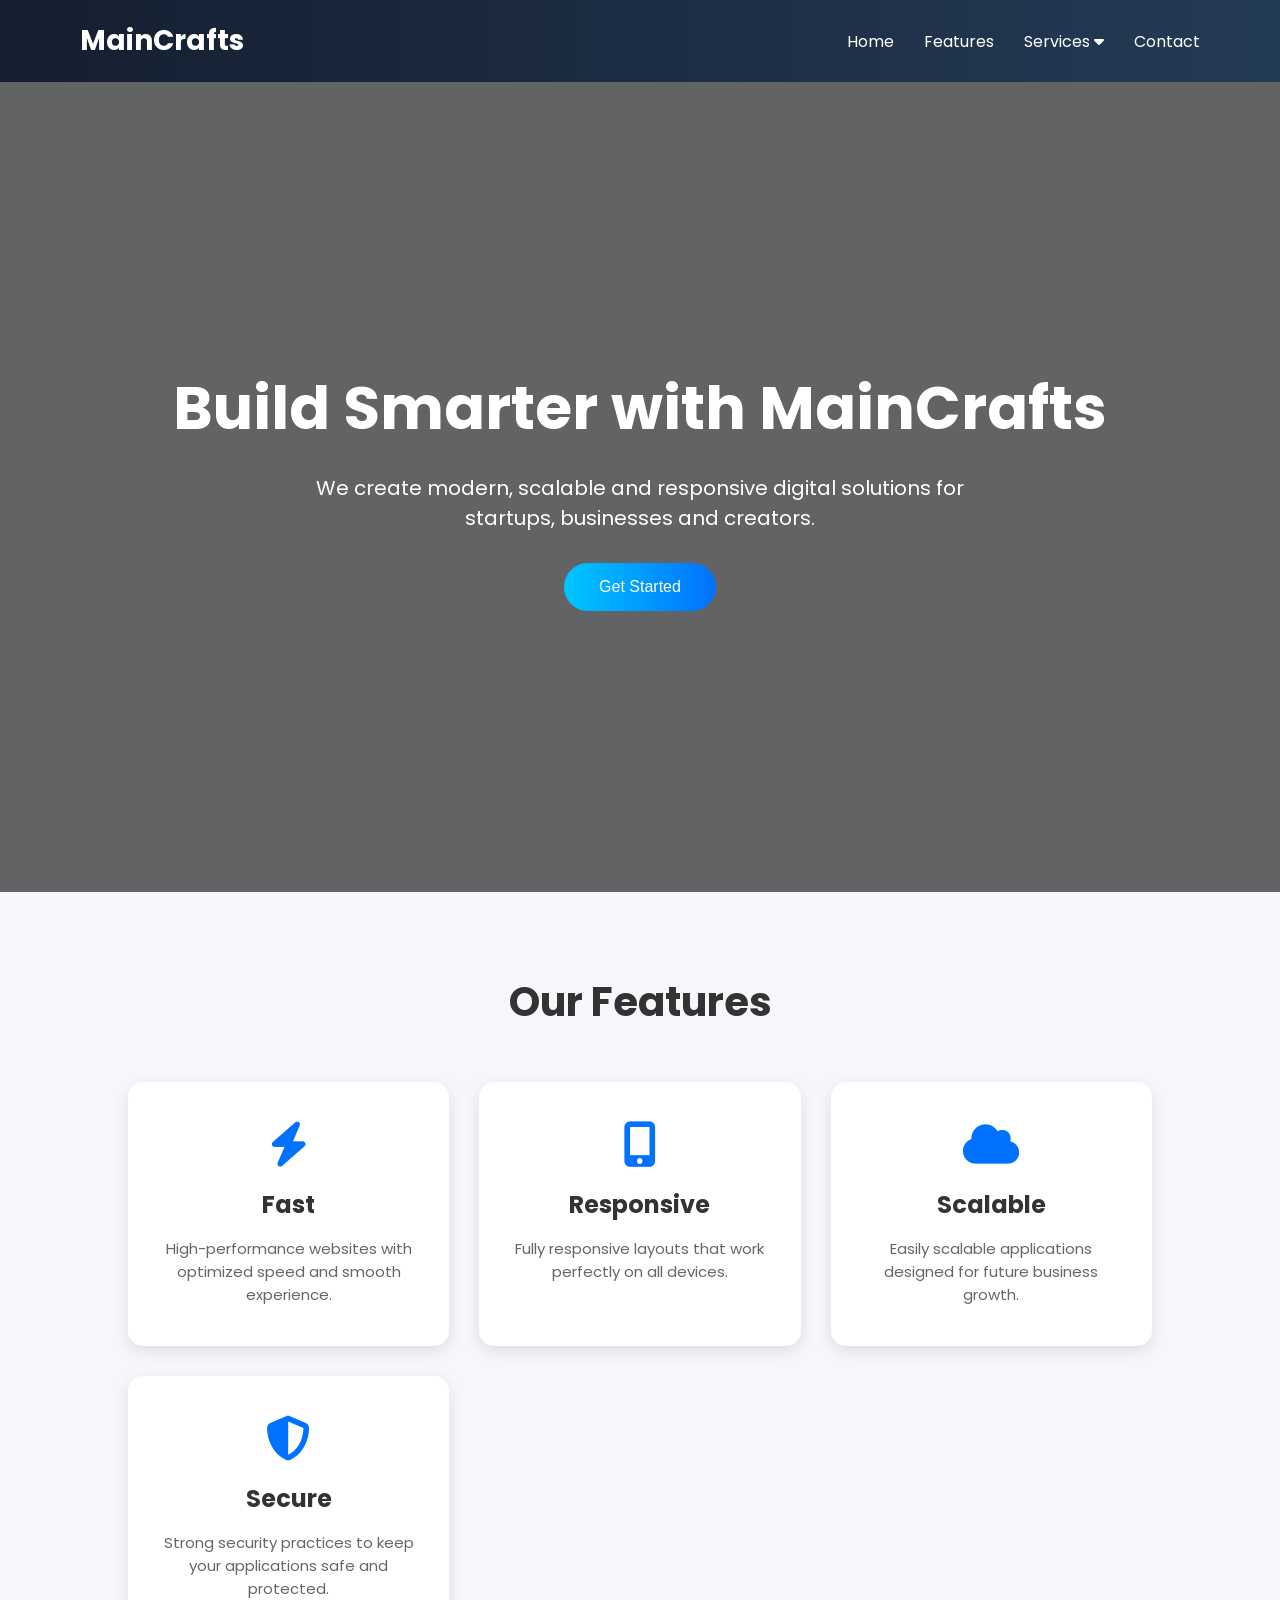
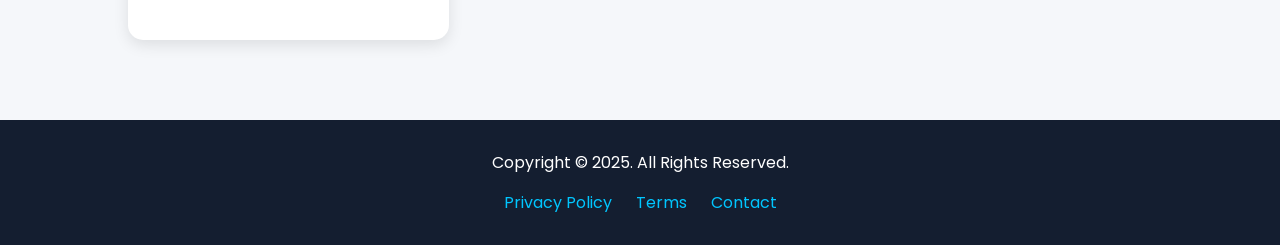
==== index.html @ 1421a570 "Add files via upload" ====
<!DOCTYPE html>
<html lang="en">

<head>
    <meta charset="UTF-8">
    <meta name="viewport" content="width=device-width, initial-scale=1.0">

    <title>MainCrafts Landing Page</title>

    <!-- Google Fonts -->
    <link href="https://fonts.googleapis.com/css2?family=Poppins:wght@300;400;500;600;700&display=swap"
        rel="stylesheet">

    <!-- Font Awesome -->
    <link rel="stylesheet"
        href="https://cdnjs.cloudflare.com/ajax/libs/font-awesome/6.5.1/css/all.min.css">

    <style>

        /* ================= RESET ================= */

        *{
            margin: 0;
            padding: 0;
            box-sizing: border-box;
        }

        /* ================= BODY ================= */

        body{
            font-family: 'Poppins', sans-serif;
            background: #f5f7fa;
            color: #333333;
        }

        /* ================= HEADER ================= */

        header{
            display: flex;
            justify-content: space-between;
            align-items: center;

            padding: 20px 80px;

            background: linear-gradient(to right, #141e30, #243b55);

            color: white;

            position: sticky;
            top: 0;

            z-index: 1000;
        }

        /* Logo */

        .logo{
            font-size: 28px;
            font-weight: 700;
            cursor: pointer;
        }

        /* ================= NAVIGATION ================= */

        .nav-links{
            display: flex;
            list-style: none;
            gap: 30px;
        }

        .nav-links li{
            position: relative;
        }

        .nav-links li a{
            text-decoration: none;
            color: white;
            font-size: 16px;
            transition: 0.3s;
        }

        .nav-links li a:hover{
            color: #45c0df;
        }

        /* ================= DROPDOWN ================= */

        .dropdown-menu{
            position: absolute;

            top: 35px;
            left: 0;

            background: white;

            width: 220px;

            border-radius: 10px;

            overflow: hidden;

            display: none;

            box-shadow: 0 5px 15px rgba(0,0,0,0.2);
        }

        .dropdown-menu li{
            list-style: none;
        }

        .dropdown-menu li a{
            display: block;
            padding: 12px 15px;
            color: #333;
        }

        .dropdown-menu li a:hover{
            background: #f2f2f2;
        }

        /* Show Dropdown */

        .dropdown:hover .dropdown-menu{
            display: block;
        }

        /* ================= HERO SECTION ================= */

        .hero{
            height: 90vh;

            display: flex;
            justify-content: center;
            align-items: center;

            text-align: center;

            padding: 20px;

            background:
                linear-gradient(rgba(0,0,0,0.6),
                rgba(0,0,0,0.6)),
                url('https://images.unsplash.com/photo-1498050108023-c5249f4df085');

            background-size: cover;
            background-position: center;

            color: white;
        }

        .hero-content h1{
            font-size: 60px;
            margin-bottom: 20px;
        }

        .hero-content p{
            font-size: 20px;
            max-width: 700px;
            margin: auto;
            margin-bottom: 30px;
        }

        /* Button */

        .hero-content button{
            padding: 15px 35px;

            border: none;
            border-radius: 50px;

            background: linear-gradient(to right, #00c6ff, #0072ff);

            color: white;

            font-size: 16px;

            cursor: pointer;

            transition: 0.3s;
        }

        .hero-content button:hover{
            transform: scale(1.05);
        }

        /* ================= FEATURES SECTION ================= */

        .features{
            padding: 80px 10%;
            text-align: center;
        }

        .features h2{
            font-size: 40px;
            margin-bottom: 50px;
        }

        .feature-container{
            display: grid;

            grid-template-columns: repeat(auto-fit, minmax(250px,1fr));

            gap: 30px;
        }

        /* Cards */

        .card{
            background: white;

            padding: 40px 25px;

            border-radius: 15px;

            box-shadow: 0 5px 15px rgba(0,0,0,0.1);

            transition: 0.3s;
        }

        .card:hover{
            transform: translateY(-10px);
        }

        /* Icons */

        .card i{
            font-size: 45px;

            margin-bottom: 20px;

            color: #0072ff;
        }

        /* Card Title */

        .card h3{
            margin-bottom: 15px;
            font-size: 24px;
        }

        /* Card Text */

        .card p{
            color: #666;
            font-size: 15px;
        }

        /* ================= FOOTER ================= */

        footer{
            background: #141e30;

            color: white;

            text-align: center;

            padding: 30px 20px;
        }

        .footer-links{
            margin-top: 15px;
        }

        .footer-links a{
            color: #00c6ff;

            text-decoration: none;

            margin: 0 10px;
        }

        .footer-links a:hover{
            text-decoration: underline;
        }

        /* ================= RESPONSIVE ================= */

       @media(max-width:768px){

    /* HEADER */

    header{
        flex-direction: column;
        align-items: center;

        padding: 15px 20px;
    }

    /* NAVBAR */

    .nav-links{
        flex-direction: column;

        gap: 15px;

        margin-top: 15px;

        text-align: center;
    }

    /* HERO SECTION */

    .hero{
        height: auto;

        padding: 100px 20px;
    }

    .hero-content h1{
        font-size: 34px;

        line-height: 1.3;
    }

    .hero-content p{
        font-size: 16px;

        padding: 0 10px;
    }

    /* BUTTON */

    .hero-content button{
        width: 100%;

        max-width: 250px;
    }

    /* FEATURES */

    .features{
        padding: 60px 20px;
    }

    .features h2{
        font-size: 30px;
    }

    .feature-container{
        grid-template-columns: 1fr;
    }

    /* CARDS */

    .card{
        padding: 30px 20px;
    }

    /* FOOTER */

    .footer-links{
        display: flex;

        flex-direction: column;

        gap: 10px;
    }

}

    </style>

</head>

<body>

    <!-- ================= HEADER ================= -->

    <header>

        <div class="logo">
            MainCrafts
        </div>

        <nav>

            <ul class="nav-links">

                <li><a href="#">Home</a></li>

                <li><a href="#features">Features</a></li>

                <!-- Dropdown -->

                <li class="dropdown">

                    <a href="#">
                        Services
                        <i class="fa-solid fa-caret-down"></i>
                    </a>

                    <ul class="dropdown-menu">

                        <li><a href="#">Web Development</a></li>

                        <li><a href="#">App Development</a></li>

                        <li><a href="#">UI/UX Design</a></li>

                        <li><a href="#">SEO Optimization</a></li>

                    </ul>

                </li>

                <li><a href="#footer">Contact</a></li>

            </ul>

        </nav>

    </header>

    <!-- ================= HERO SECTION ================= -->

    <section class="hero">

        <div class="hero-content">

            <h1>Build Smarter with MainCrafts</h1>

            <p>
                We create modern, scalable and responsive digital solutions
                for startups, businesses and creators.
            </p>

            <button>Get Started</button>

        </div>

    </section>

    <!-- ================= FEATURES SECTION ================= -->

    <section class="features" id="features">

        <h2>Our Features</h2>

        <div class="feature-container">

            <!-- Card 1 -->

            <div class="card">

                <i class="fa-solid fa-bolt"></i>

                <h3>Fast</h3>

                <p>
                    High-performance websites with optimized speed and smooth experience.
                </p>

            </div>

            <!-- Card 2 -->

            <div class="card">

                <i class="fa-solid fa-mobile-screen-button"></i>

                <h3>Responsive</h3>

                <p>
                    Fully responsive layouts that work perfectly on all devices.
                </p>

            </div>

            <!-- Card 3 -->

            <div class="card">

                <i class="fa-solid fa-cloud"></i>

                <h3>Scalable</h3>

                <p>
                    Easily scalable applications designed for future business growth.
                </p>

            </div>

            <!-- Card 4 -->

            <div class="card">

                <i class="fa-solid fa-shield-halved"></i>

                <h3>Secure</h3>

                <p>
                    Strong security practices to keep your applications safe and protected.
                </p>

            </div>

        </div>

    </section>

    <!-- ================= FOOTER ================= -->

    <footer id="footer">

        <p>Copyright © 2025. All Rights Reserved.</p>

        <div class="footer-links">

            <a href="#">Privacy Policy</a>

            <a href="#">Terms</a>

            <a href="#">Contact</a>

        </div>

    </footer>

</body>

</html>
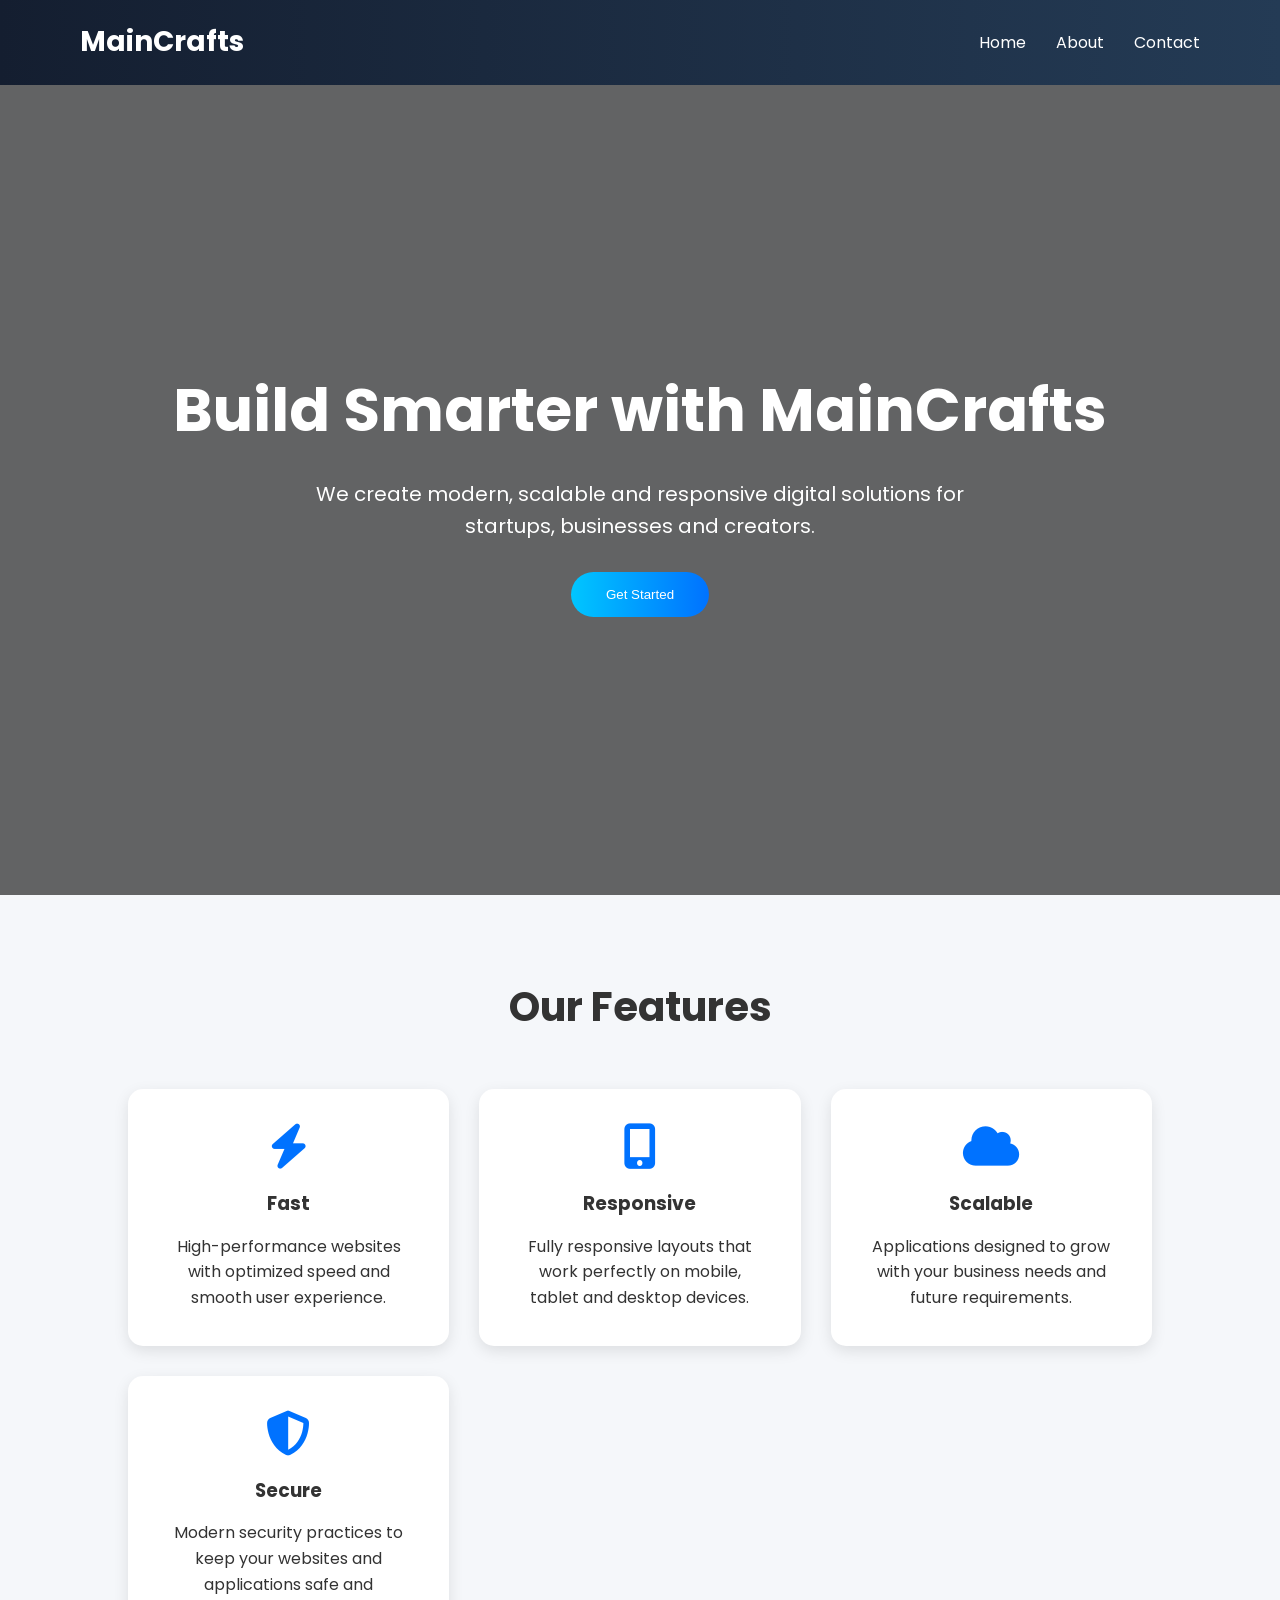
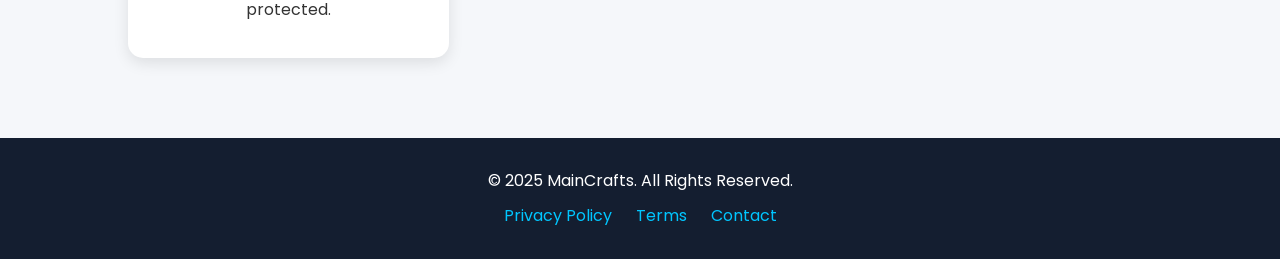
==== commit 8aa5676c: "Add files via upload" ====
--- a/index.html
+++ b/index.html
@@ -2,519 +2,147 @@
 <html lang="en">
 
 <head>
-    <meta charset="UTF-8">
-    <meta name="viewport" content="width=device-width, initial-scale=1.0">
 
-    <title>MainCrafts Landing Page</title>
+<meta charset="UTF-8">
+<meta name="viewport" content="width=device-width, initial-scale=1.0">
 
-    <!-- Google Fonts -->
-    <link href="https://fonts.googleapis.com/css2?family=Poppins:wght@300;400;500;600;700&display=swap"
-        rel="stylesheet">
+<title>MainCrafts - Home</title>
 
-    <!-- Font Awesome -->
-    <link rel="stylesheet"
-        href="https://cdnjs.cloudflare.com/ajax/libs/font-awesome/6.5.1/css/all.min.css">
+<link href="https://fonts.googleapis.com/css2?family=Poppins:wght@300;400;500;600;700&display=swap" rel="stylesheet">
 
-    <style>
+<link rel="stylesheet"
+href="https://cdnjs.cloudflare.com/ajax/libs/font-awesome/6.5.1/css/all.min.css">
 
-        /* ================= RESET ================= */
-
-        *{
-            margin: 0;
-            padding: 0;
-            box-sizing: border-box;
-        }
-
-        /* ================= BODY ================= */
-
-        body{
-            font-family: 'Poppins', sans-serif;
-            background: #f5f7fa;
-            color: #333333;
-        }
-
-        /* ================= HEADER ================= */
-
-        header{
-            display: flex;
-            justify-content: space-between;
-            align-items: center;
-
-            padding: 20px 80px;
-
-            background: linear-gradient(to right, #141e30, #243b55);
-
-            color: white;
-
-            position: sticky;
-            top: 0;
-
-            z-index: 1000;
-        }
-
-        /* Logo */
-
-        .logo{
-            font-size: 28px;
-            font-weight: 700;
-            cursor: pointer;
-        }
-
-        /* ================= NAVIGATION ================= */
-
-        .nav-links{
-            display: flex;
-            list-style: none;
-            gap: 30px;
-        }
-
-        .nav-links li{
-            position: relative;
-        }
-
-        .nav-links li a{
-            text-decoration: none;
-            color: white;
-            font-size: 16px;
-            transition: 0.3s;
-        }
-
-        .nav-links li a:hover{
-            color: #45c0df;
-        }
-
-        /* ================= DROPDOWN ================= */
-
-        .dropdown-menu{
-            position: absolute;
-
-            top: 35px;
-            left: 0;
-
-            background: white;
-
-            width: 220px;
-
-            border-radius: 10px;
-
-            overflow: hidden;
-
-            display: none;
-
-            box-shadow: 0 5px 15px rgba(0,0,0,0.2);
-        }
-
-        .dropdown-menu li{
-            list-style: none;
-        }
-
-        .dropdown-menu li a{
-            display: block;
-            padding: 12px 15px;
-            color: #333;
-        }
-
-        .dropdown-menu li a:hover{
-            background: #f2f2f2;
-        }
-
-        /* Show Dropdown */
-
-        .dropdown:hover .dropdown-menu{
-            display: block;
-        }
-
-        /* ================= HERO SECTION ================= */
-
-        .hero{
-            height: 90vh;
-
-            display: flex;
-            justify-content: center;
-            align-items: center;
-
-            text-align: center;
-
-            padding: 20px;
-
-            background:
-                linear-gradient(rgba(0,0,0,0.6),
-                rgba(0,0,0,0.6)),
-                url('https://images.unsplash.com/photo-1498050108023-c5249f4df085');
-
-            background-size: cover;
-            background-position: center;
-
-            color: white;
-        }
-
-        .hero-content h1{
-            font-size: 60px;
-            margin-bottom: 20px;
-        }
-
-        .hero-content p{
-            font-size: 20px;
-            max-width: 700px;
-            margin: auto;
-            margin-bottom: 30px;
-        }
-
-        /* Button */
-
-        .hero-content button{
-            padding: 15px 35px;
-
-            border: none;
-            border-radius: 50px;
-
-            background: linear-gradient(to right, #00c6ff, #0072ff);
-
-            color: white;
-
-            font-size: 16px;
-
-            cursor: pointer;
-
-            transition: 0.3s;
-        }
-
-        .hero-content button:hover{
-            transform: scale(1.05);
-        }
-
-        /* ================= FEATURES SECTION ================= */
-
-        .features{
-            padding: 80px 10%;
-            text-align: center;
-        }
-
-        .features h2{
-            font-size: 40px;
-            margin-bottom: 50px;
-        }
-
-        .feature-container{
-            display: grid;
-
-            grid-template-columns: repeat(auto-fit, minmax(250px,1fr));
-
-            gap: 30px;
-        }
-
-        /* Cards */
-
-        .card{
-            background: white;
-
-            padding: 40px 25px;
-
-            border-radius: 15px;
-
-            box-shadow: 0 5px 15px rgba(0,0,0,0.1);
-
-            transition: 0.3s;
-        }
-
-        .card:hover{
-            transform: translateY(-10px);
-        }
-
-        /* Icons */
-
-        .card i{
-            font-size: 45px;
-
-            margin-bottom: 20px;
-
-            color: #0072ff;
-        }
-
-        /* Card Title */
-
-        .card h3{
-            margin-bottom: 15px;
-            font-size: 24px;
-        }
-
-        /* Card Text */
-
-        .card p{
-            color: #666;
-            font-size: 15px;
-        }
-
-        /* ================= FOOTER ================= */
-
-        footer{
-            background: #141e30;
-
-            color: white;
-
-            text-align: center;
-
-            padding: 30px 20px;
-        }
-
-        .footer-links{
-            margin-top: 15px;
-        }
-
-        .footer-links a{
-            color: #00c6ff;
-
-            text-decoration: none;
-
-            margin: 0 10px;
-        }
-
-        .footer-links a:hover{
-            text-decoration: underline;
-        }
-
-        /* ================= RESPONSIVE ================= */
-
-       @media(max-width:768px){
-
-    /* HEADER */
-
-    header{
-        flex-direction: column;
-        align-items: center;
-
-        padding: 15px 20px;
-    }
-
-    /* NAVBAR */
-
-    .nav-links{
-        flex-direction: column;
-
-        gap: 15px;
-
-        margin-top: 15px;
-
-        text-align: center;
-    }
-
-    /* HERO SECTION */
-
-    .hero{
-        height: auto;
-
-        padding: 100px 20px;
-    }
-
-    .hero-content h1{
-        font-size: 34px;
-
-        line-height: 1.3;
-    }
-
-    .hero-content p{
-        font-size: 16px;
-
-        padding: 0 10px;
-    }
-
-    /* BUTTON */
-
-    .hero-content button{
-        width: 100%;
-
-        max-width: 250px;
-    }
-
-    /* FEATURES */
-
-    .features{
-        padding: 60px 20px;
-    }
-
-    .features h2{
-        font-size: 30px;
-    }
-
-    .feature-container{
-        grid-template-columns: 1fr;
-    }
-
-    /* CARDS */
-
-    .card{
-        padding: 30px 20px;
-    }
-
-    /* FOOTER */
-
-    .footer-links{
-        display: flex;
-
-        flex-direction: column;
-
-        gap: 10px;
-    }
-
-}
-
-    </style>
+<link rel="stylesheet" href="style.css">
 
 </head>
 
 <body>
 
-    <!-- ================= HEADER ================= -->
+<!-- HEADER -->
 
-    <header>
+<header>
 
-        <div class="logo">
-            MainCrafts
-        </div>
+<div class="logo">
+MainCrafts
+</div>
 
-        <nav>
+<nav>
 
-            <ul class="nav-links">
+<ul class="nav-links">
 
-                <li><a href="#">Home</a></li>
+<li><a href="index.html">Home</a></li>
 
-                <li><a href="#features">Features</a></li>
+<li><a href="about.html">About</a></li>
 
-                <!-- Dropdown -->
+<li><a href="contact.html">Contact</a></li>
 
-                <li class="dropdown">
+</ul>
 
-                    <a href="#">
-                        Services
-                        <i class="fa-solid fa-caret-down"></i>
-                    </a>
+</nav>
 
-                    <ul class="dropdown-menu">
+</header>
 
-                        <li><a href="#">Web Development</a></li>
+<!-- HERO SECTION -->
 
-                        <li><a href="#">App Development</a></li>
+<section class="hero">
 
-                        <li><a href="#">UI/UX Design</a></li>
+<div class="hero-content">
 
-                        <li><a href="#">SEO Optimization</a></li>
+<h1>Build Smarter with MainCrafts</h1>
 
-                    </ul>
+<p>
+We create modern, scalable and responsive digital solutions
+for startups, businesses and creators.
+</p>
 
-                </li>
+<button>Get Started</button>
 
-                <li><a href="#footer">Contact</a></li>
+</div>
 
-            </ul>
+</section>
 
-        </nav>
+<!-- FEATURES SECTION -->
 
-    </header>
+<section class="features">
 
-    <!-- ================= HERO SECTION ================= -->
+<h2>Our Features</h2>
 
-    <section class="hero">
+<div class="feature-container">
 
-        <div class="hero-content">
+<div class="card">
 
-            <h1>Build Smarter with MainCrafts</h1>
+<i class="fa-solid fa-bolt"></i>
 
-            <p>
-                We create modern, scalable and responsive digital solutions
-                for startups, businesses and creators.
-            </p>
+<h3>Fast</h3>
 
-            <button>Get Started</button>
+<p>
+High-performance websites with optimized speed and smooth
+user experience.
+</p>
 
-        </div>
+</div>
 
-    </section>
+<div class="card">
 
-    <!-- ================= FEATURES SECTION ================= -->
+<i class="fa-solid fa-mobile-screen-button"></i>
 
-    <section class="features" id="features">
+<h3>Responsive</h3>
 
-        <h2>Our Features</h2>
+<p>
+Fully responsive layouts that work perfectly on mobile,
+tablet and desktop devices.
+</p>
 
-        <div class="feature-container">
+</div>
 
-            <!-- Card 1 -->
+<div class="card">
 
-            <div class="card">
+<i class="fa-solid fa-cloud"></i>
 
-                <i class="fa-solid fa-bolt"></i>
+<h3>Scalable</h3>
 
-                <h3>Fast</h3>
+<p>
+Applications designed to grow with your business needs
+and future requirements.
+</p>
 
-                <p>
-                    High-performance websites with optimized speed and smooth experience.
-                </p>
+</div>
 
-            </div>
+<div class="card">
 
-            <!-- Card 2 -->
+<i class="fa-solid fa-shield-halved"></i>
 
-            <div class="card">
+<h3>Secure</h3>
 
-                <i class="fa-solid fa-mobile-screen-button"></i>
+<p>
+Modern security practices to keep your websites and
+applications safe and protected.
+</p>
 
-                <h3>Responsive</h3>
+</div>
 
-                <p>
-                    Fully responsive layouts that work perfectly on all devices.
-                </p>
+</div>
 
-            </div>
+</section>
 
-            <!-- Card 3 -->
+<!-- FOOTER -->
 
-            <div class="card">
+<footer>
 
-                <i class="fa-solid fa-cloud"></i>
+<p>© 2025 MainCrafts. All Rights Reserved.</p>
 
-                <h3>Scalable</h3>
+<div class="footer-links">
 
-                <p>
-                    Easily scalable applications designed for future business growth.
-                </p>
+<a href="#">Privacy Policy</a>
 
-            </div>
+<a href="#">Terms</a>
 
-            <!-- Card 4 -->
+<a href="contact.html">Contact</a>
 
-            <div class="card">
+</div>
 
-                <i class="fa-solid fa-shield-halved"></i>
-
-                <h3>Secure</h3>
-
-                <p>
-                    Strong security practices to keep your applications safe and protected.
-                </p>
-
-            </div>
-
-        </div>
-
-    </section>
-
-    <!-- ================= FOOTER ================= -->
-
-    <footer id="footer">
-
-        <p>Copyright © 2025. All Rights Reserved.</p>
-
-        <div class="footer-links">
-
-            <a href="#">Privacy Policy</a>
-
-            <a href="#">Terms</a>
-
-            <a href="#">Contact</a>
-
-        </div>
-
-    </footer>
+</footer>
 
 </body>
 
--- a/style.css
+++ b/style.css
@@ -0,0 +1,343 @@
+/* =========================
+   GLOBAL STYLES
+========================= */
+
+*{
+    margin:0;
+    padding:0;
+    box-sizing:border-box;
+}
+
+body{
+    font-family:'Poppins',sans-serif;
+    background:#f5f7fa;
+    color:#333;
+    line-height:1.6;
+}
+
+/* =========================
+   HEADER
+========================= */
+
+header{
+    display:flex;
+    justify-content:space-between;
+    align-items:center;
+    padding:20px 80px;
+    background:linear-gradient(to right,#141e30,#243b55);
+    color:white;
+    position:sticky;
+    top:0;
+    z-index:1000;
+}
+
+.logo{
+    font-size:28px;
+    font-weight:700;
+}
+
+/* =========================
+   NAVBAR
+========================= */
+
+.nav-links{
+    display:flex;
+    list-style:none;
+    gap:30px;
+}
+
+.nav-links li{
+    position:relative;
+}
+
+.nav-links a{
+    text-decoration:none;
+    color:white;
+    transition:0.3s;
+}
+
+.nav-links a:hover{
+    color:#00c6ff;
+}
+
+/* =========================
+   HERO SECTION
+========================= */
+
+.hero{
+    height:90vh;
+
+    display:flex;
+    justify-content:center;
+    align-items:center;
+
+    text-align:center;
+
+    background:
+    linear-gradient(
+        rgba(0,0,0,0.6),
+        rgba(0,0,0,0.6)
+    ),
+    url("https://images.unsplash.com/photo-1498050108023-c5249f4df085");
+
+    background-size:cover;
+    background-position:center;
+
+    color:white;
+}
+
+.hero-content h1{
+    font-size:60px;
+    margin-bottom:20px;
+}
+
+.hero-content p{
+    font-size:20px;
+    max-width:700px;
+    margin:auto;
+    margin-bottom:30px;
+}
+
+.hero-content button{
+    padding:15px 35px;
+    border:none;
+    border-radius:50px;
+    background:linear-gradient(to right,#00c6ff,#0072ff);
+    color:white;
+    cursor:pointer;
+    transition:0.3s;
+}
+
+.hero-content button:hover{
+    transform:scale(1.05);
+}
+
+/* =========================
+   FEATURES
+========================= */
+
+.features{
+    padding:80px 10%;
+    text-align:center;
+}
+
+.features h2{
+    font-size:40px;
+    margin-bottom:50px;
+}
+
+.feature-container{
+    display:grid;
+    grid-template-columns:repeat(auto-fit,minmax(250px,1fr));
+    gap:30px;
+}
+
+.card{
+    background:white;
+    padding:35px;
+    border-radius:15px;
+    box-shadow:0 5px 15px rgba(0,0,0,0.1);
+    transition:0.3s;
+}
+
+.card:hover{
+    transform:translateY(-10px);
+}
+
+.card i{
+    font-size:45px;
+    color:#0072ff;
+    margin-bottom:20px;
+}
+
+.card h3{
+    margin-bottom:15px;
+}
+
+/* =========================
+   ABOUT PAGE
+========================= */
+
+.about-hero{
+    background:linear-gradient(to right,#141e30,#243b55);
+    color:white;
+    text-align:center;
+    padding:100px 20px;
+}
+
+.about-hero h1{
+    font-size:55px;
+    margin-bottom:20px;
+}
+
+.about-content{
+    padding:80px 10%;
+    text-align:center;
+}
+
+.about-text h2{
+    font-size:40px;
+    margin-bottom:20px;
+}
+
+.about-text p{
+    max-width:900px;
+    margin:15px auto;
+    font-size:18px;
+}
+
+.mission-section{
+    padding:40px 10%;
+    display:grid;
+    grid-template-columns:repeat(auto-fit,minmax(250px,1fr));
+    gap:30px;
+}
+
+.mission-card{
+    background:white;
+    padding:30px;
+    border-radius:15px;
+    text-align:center;
+    box-shadow:0 5px 15px rgba(0,0,0,0.1);
+    transition:0.3s;
+}
+
+.mission-card:hover{
+    transform:translateY(-10px);
+}
+
+.mission-card i{
+    font-size:45px;
+    color:#0072ff;
+    margin-bottom:20px;
+}
+
+.stats-section{
+    padding:60px 10%;
+    background:#eef3f8;
+    display:grid;
+    grid-template-columns:repeat(auto-fit,minmax(200px,1fr));
+    gap:25px;
+}
+
+.stat-box{
+    background:white;
+    padding:30px;
+    border-radius:15px;
+    text-align:center;
+    box-shadow:0 5px 15px rgba(0,0,0,0.1);
+}
+
+.stat-box h2{
+    color:#0072ff;
+    font-size:40px;
+}
+
+/* =========================
+   CONTACT PAGE
+========================= */
+
+.contact{
+    padding:80px 10%;
+    text-align:center;
+    min-height:70vh;
+}
+
+.contact h1{
+    font-size:50px;
+    margin-bottom:20px;
+}
+
+.contact p{
+    margin-bottom:40px;
+}
+
+form{
+    max-width:600px;
+    margin:auto;
+    display:flex;
+    flex-direction:column;
+    gap:20px;
+}
+
+input,
+textarea{
+    padding:15px;
+    border:1px solid #ccc;
+    border-radius:10px;
+    font-size:16px;
+}
+
+textarea{
+    resize:none;
+}
+
+form button{
+    padding:15px;
+    border:none;
+    border-radius:10px;
+    background:linear-gradient(to right,#00c6ff,#0072ff);
+    color:white;
+    cursor:pointer;
+}
+
+/* =========================
+   FOOTER
+========================= */
+
+footer{
+    background:#141e30;
+    color:white;
+    text-align:center;
+    padding:30px;
+}
+
+.footer-links{
+    margin-top:10px;
+}
+
+.footer-links a{
+    color:#00c6ff;
+    text-decoration:none;
+    margin:0 10px;
+}
+
+.footer-links a:hover{
+    text-decoration:underline;
+}
+
+/* =========================
+   RESPONSIVE
+========================= */
+
+@media(max-width:768px){
+
+    header{
+        flex-direction:column;
+        gap:20px;
+        padding:20px;
+    }
+
+    .nav-links{
+        flex-direction:column;
+        align-items:center;
+    }
+
+    .hero-content h1{
+        font-size:38px;
+    }
+
+    .hero-content p{
+        font-size:16px;
+    }
+
+    .about-hero h1,
+    .contact h1{
+        font-size:35px;
+    }
+
+    .about-text h2{
+        font-size:30px;
+    }
+
+}
